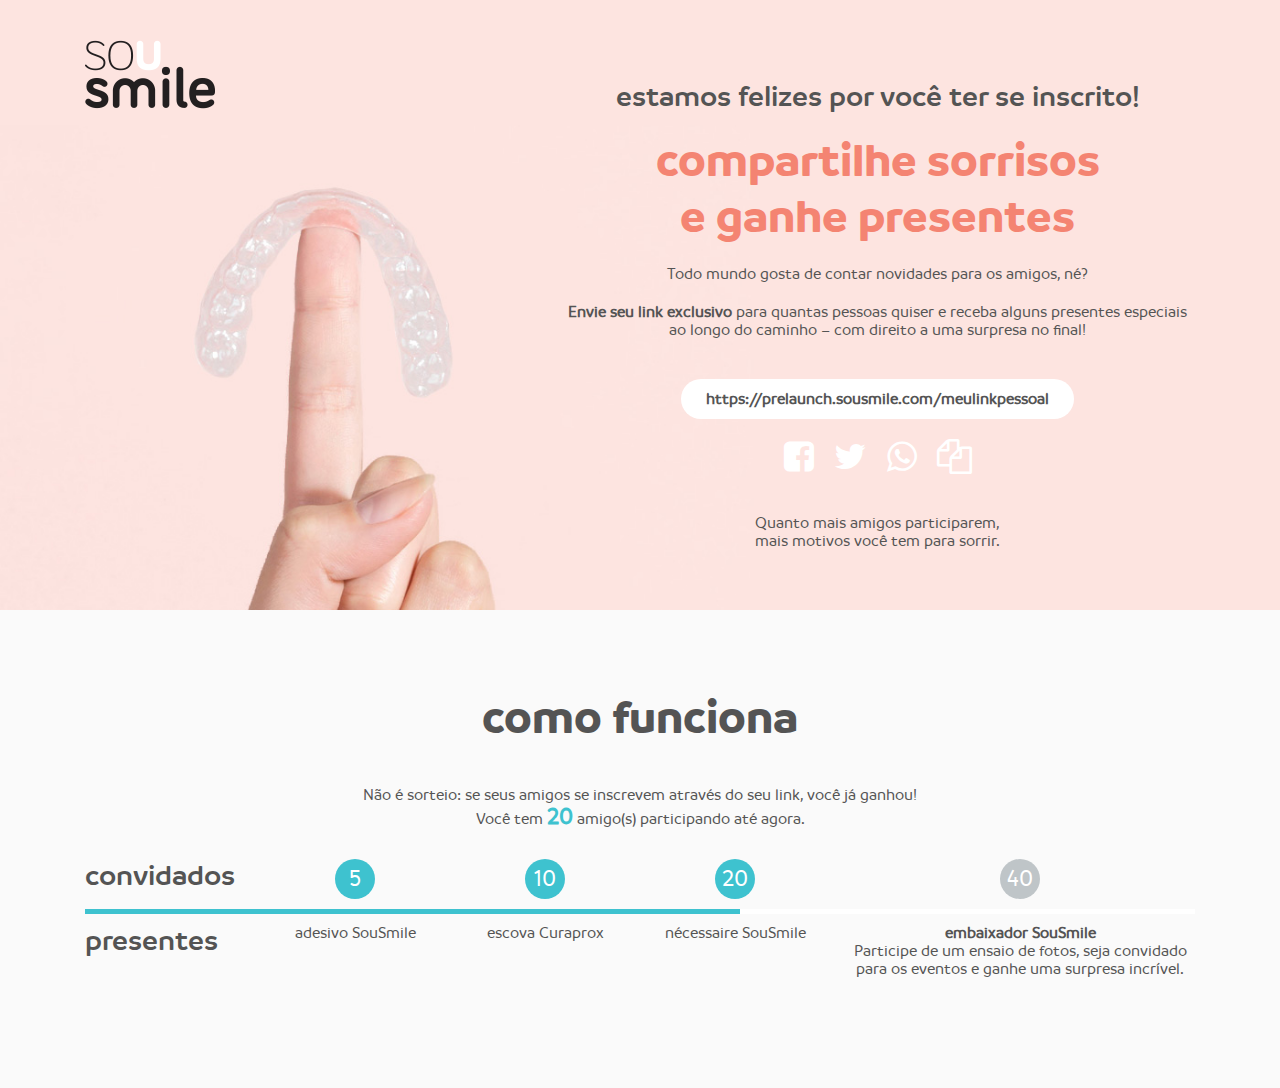
==== HTML-PL/interna.html @ eb303ac0 "Add files via upload" ====
<!DOCTYPE html>
<html lang="en">
<head>
    <meta charset="UTF-8">
    <meta name="viewport" content="width=device-width, initial-scale=1.0">
    <meta http-equiv="X-UA-Compatible" content="ie=edge">
		<title>Sou Smile</title>
		
		<link rel="stylesheet" href="css/bootstrap.min.css">
		<link rel="stylesheet" href="css/font-awesome.min.css">
		<link rel="stylesheet" href="css/styles.css">
</head>
<body>

	<div id="pl">

		<div class="feature-pl int">

            <div class="container">
                <div class="box-content-feature">
                    <div class="row">
                        <div class="col-sm-5">
                            <img src="./images/sou-smile-logo.png" alt="Sou Smile" title="Sou Smile" class="logo">
                        </div>
                        <div class="col-sm-7 ptop-80 text-center">
                            <h3 class="mbottom-20">estamos felizes por você ter se inscrito!</h3>
                            <h1 class="mbottom-20">compartilhe sorrisos <br> e ganhe presentes</h1>
                            <p>Todo mundo gosta de contar novidades para os amigos, né?</p>
                            <p class="mbottom-40"><strong>Envie seu link exclusivo</strong> para quantas pessoas quiser e receba alguns presentes especiais ao longo do caminho – com direito a uma surpresa no final!</p>
                            <div class="box-link mtop-20">
                                https://prelaunch.sousmile.com/meulinkpessoal
                            </div>
                            <ul class="social-box">
                                <li><a href="" class="fa fa-facebook-square"></a></li>
                                <li><a href="" class="fa fa-twitter"></a></li>
                                <li><a href="" class="fa fa-whatsapp"></a></li>
                                <li><a href="" class="fa fa-copy"></a></li>
                            </ul>
                            <p>Quanto mais amigos participarem, <br> mais motivos você tem para sorrir.</p>
                        </div>
                    </div>
                </div> 
            </div>
        </div>
		
		<section class="how-it-works">
			<div class="container text-center">
                <h2>como funciona</h2>
                <p>Não é sorteio: se seus amigos se inscrevem através do seu link, você já ganhou!</p>
                <p>Você tem <span class="num-friends">20</span> amigo(s) participando até agora.</p>

                <div class="box-earn">
                    <div class="row">
                        <div class="col-xs-12 col-sm-2 text-left"><h3>convidados</h3></div>
                        <div class="col-xs-3 col-sm-2"><i class="active">5</i></div>
                        <div class="col-xs-3 col-sm-2"><i class="active">10</i></div>
                        <div class="col-xs-3 col-sm-2"><i class="active">20</i></div>
                        <div class="col-xs-3 col-sm-4"><i>40</i></div>
                        <div class="col-xs-12">
                            <div class="progress">
                                <span class="bar" style="width: 59%;"></span>
                            </div>
                        </div>
                        <div class="col-sm-2 hidden-xs text-left"><h3>presentes</h3></div>
                        <div class="col-sm-2 hidden-xs">adesivo SouSmile</div>
                        <div class="col-sm-2 hidden-xs">escova Curaprox</div>
                        <div class="col-sm-2 hidden-xs">nécessaire SouSmile</div>
                        <div class="col-sm-4 hidden-xs">
                            <strong>embaixador SouSmile</strong> <br>
                            Participe de um ensaio de fotos, seja convidado para os eventos e ganhe uma surpresa incrível.
                        </div>
                    </div>
                </div>


            </div>
		</section>

	</div>


</body>
</html>
---- HTML-PL/css/styles.css ----
@font-face{font-family:'brandingblack';src:url("../fonts/branding-black-webfont.woff2") format("woff2"),url("../fonts/branding-black-webfont.woff") format("woff");font-weight:normal;font-style:normal}@font-face{font-family:'brandingbold';src:url("../fonts/branding-bold-webfont.woff2") format("woff2"),url("../fonts/branding-bold-webfont.woff") format("woff");font-weight:normal;font-style:normal}@font-face{font-family:'brandinglight';src:url("../fonts/branding-light-webfont.woff2") format("woff2"),url("../fonts/branding-light-webfont.woff") format("woff");font-weight:normal;font-style:normal}@font-face{font-family:'brandingmedium';src:url("../fonts/branding-medium-webfont.woff2") format("woff2"),url("../fonts/branding-medium-webfont.woff") format("woff");font-weight:normal;font-style:normal}@font-face{font-family:'brandingsemibold';src:url("../fonts/branding-semibold-webfont.woff2") format("woff2"),url("../fonts/branding-semibold-webfont.woff") format("woff");font-weight:normal;font-style:normal}@font-face{font-family:'brandingsemilight';src:url("../fonts/branding-semilight-webfont.woff2") format("woff2"),url("../fonts/branding-semilight-webfont.woff") format("woff");font-weight:normal;font-style:normal}@font-face{font-family:'brandingthin';src:url("../fonts/branding-thin-webfont.woff2") format("woff2"),url("../fonts/branding-thin-webfont.woff") format("woff");font-weight:normal;font-style:normal}.row.space5{margin-left:-5px;margin-right:-5px}.row.space5 .col-lg-1,.row.space5 .col-lg-10,.row.space5 .col-lg-11,.row.space5 .col-lg-12,.row.space5 .col-lg-2,.row.space5 .col-lg-3,.row.space5 .col-lg-4,.row.space5 .col-lg-5,.row.space5 .col-lg-6,.row.space5 .col-lg-7,.row.space5 .col-lg-8,.row.space5 .col-lg-9,.row.space5 .col-md-1,.row.space5 .col-md-10,.row.space5 .col-md-11,.row.space5 .col-md-12,.row.space5 .col-md-2,.row.space5 .col-md-3,.row.space5 .col-md-4,.row.space5 .col-md-5,.row.space5 .col-md-6,.row.space5 .col-md-7,.row.space5 .col-md-8,.row.space5 .col-md-9,.row.space5 .col-sm-1,.row.space5 .col-sm-10,.row.space5 .col-sm-11,.row.space5 .col-sm-12,.row.space5 .col-sm-2,.row.space5 .col-sm-3,.row.space5 .col-sm-4,.row.space5 .col-sm-5,.row.space5 .col-sm-6,.row.space5 .col-sm-7,.row.space5 .col-sm-8,.row.space5 .col-sm-9,.row.space5 .col-xs-1,.row.space5 .col-xs-10,.row.space5 .col-xs-11,.row.space5 .col-xs-12,.row.space5 .col-xs-2,.row.space5 .col-xs-3,.row.space5 .col-xs-4,.row.space5 .col-xs-5,.row.space5 .col-xs-6,.row.space5 .col-xs-7,.row.space5 .col-xs-8,.row.space5 .col-xs-9{padding-left:5px;padding-right:5px}.row.space2{margin-left:-2px;margin-right:-2px}.row.space2 .col-lg-1,.row.space2 .col-lg-10,.row.space2 .col-lg-11,.row.space2 .col-lg-12,.row.space2 .col-lg-2,.row.space2 .col-lg-3,.row.space2 .col-lg-4,.row.space2 .col-lg-5,.row.space2 .col-lg-6,.row.space2 .col-lg-7,.row.space2 .col-lg-8,.row.space2 .col-lg-9,.row.space2 .col-md-1,.row.space2 .col-md-10,.row.space2 .col-md-11,.row.space2 .col-md-12,.row.space2 .col-md-2,.row.space2 .col-md-3,.row.space2 .col-md-4,.row.space2 .col-md-5,.row.space2 .col-md-6,.row.space2 .col-md-7,.row.space2 .col-md-8,.row.space2 .col-md-9,.row.space2 .col-sm-1,.row.space2 .col-sm-10,.row.space2 .col-sm-11,.row.space2 .col-sm-12,.row.space2 .col-sm-2,.row.space2 .col-sm-3,.row.space2 .col-sm-4,.row.space2 .col-sm-5,.row.space2 .col-sm-6,.row.space2 .col-sm-7,.row.space2 .col-sm-8,.row.space2 .col-sm-9,.row.space2 .col-xs-1,.row.space2 .col-xs-10,.row.space2 .col-xs-11,.row.space2 .col-xs-12,.row.space2 .col-xs-2,.row.space2 .col-xs-3,.row.space2 .col-xs-4,.row.space2 .col-xs-5,.row.space2 .col-xs-6,.row.space2 .col-xs-7,.row.space2 .col-xs-8,.row.space2 .col-xs-9{padding-left:2px;padding-right:2px}.btn{display:inline-block;text-align:center;vertical-align:middle;user-select:none;border:2px solid transparent;padding:5px 20px !important;border-radius:25px;-webkit-border-radius:25px;-moz-border-radius:25px;font-size:24px !important;font-family:"brandingmedium" !important;transition:all .2s ease-in-out}.btn.btn-red{background-color:#f48472;color:#fff}.btn.btn-red:hover{color:#f48472;border-color:#ea7a68}.btn.btn-blue{background-color:#3ec2cf;color:#fff}.btn.btn-blue:hover{color:#3ec2cf;border-color:#3ec2cf}.btn.btn-lg{padding:13px 25px 15px 25px !important;font-size:24px !important}.btn.btn-sm{padding:2px 10px 5px 10px !important;font-size:16px !important}.btn.btn-full{width:100%;padding:3px 10% 5px 10% !important}.btn.btn-social{border-width:.5px;border-style:solid;background-color:#fff;font-size:14px !important;font-weight:normal;position:relative;padding:12px 10px 12px 30px  !important;text-transform:uppercase}.btn.btn-social.btn-facebook{border-color:#105098;color:#105098}.btn.btn-social.btn-google{border-color:#fd4738;color:#fd4738}.btn.btn-social i{position:absolute;width:30px;top:0;left:10px;padding:11.5px 0;font-size:18px}.btn:hover{transition:all .2s ease-in-out;cursor:pointer;text-decoration:none;background-color:#fff}.btn:focus,.btn:active,.btn:visited{outline:none}.no-mar{margin:auto !important}.mtop-5{margin-top:5px !important}.mtop-10{margin-top:10px !important}.mtop-15{margin-top:15px !important}.mtop-20{margin-top:20px !important}.mtop-30{margin-top:30px !important}.mtop-40{margin-top:40px !important}.mtop-50{margin-top:50px !important}.mtop-60{margin-top:60px !important}.mtop-80{margin-top:80px !important}.mbottom-5{margin-bottom:5px !important}.mbottom-10{margin-bottom:10px !important}.mbottom-15{margin-bottom:15px !important}.mbottom-20{margin-bottom:20px !important}.mbottom-30{margin-bottom:30px !important}.mbottom-40{margin-bottom:40px !important}.mbottom-50{margin-bottom:50px !important}.mbottom-60{margin-bottom:60px !important}.mbottom-80{margin-bottom:80px !important}.no-pad{padding:0 !important}.ptop-5{padding-top:5px !important}.ptop-10{padding-top:10px !important}.ptop-15{padding-top:15px !important}.ptop-30{padding-top:30px !important}.ptop-40{padding-top:40px !important}.ptop-60{padding-top:60px !important}.ptop-80{padding-top:80px !important}.pbottom-5{padding-bottom:5px !important}.pbottom-10{padding-bottom:10px !important}.pbottom-15{padding-bottom:15px !important}.pbottom-30{padding-bottom:30px !important}.pbottom-40{padding-bottom:40px !important}.pbottom-60{padding-bottom:60px !important}.pbottom-80{padding-bottom:80px !important}@media (max-width: 768px){.mtop-xs-5{margin-top:5px !important}.mtop-xs-10{margin-top:10px !important}.mtop-xs-15{margin-top:15px !important}.mtop-xs-30{margin-top:30px !important}.mtop-xs-60{margin-top:60px !important}.mbottom-xs-5{margin-bottom:5px !important}.mbottom-xs-10{margin-bottom:10px !important}.mbottom-xs-15{margin-bottom:15px !important}.mbottom-xs-30{margin-bottom:30px !important}.mbottom-xs-60{margin-bottom:60px !important}.ptop-xs-5{padding-top:5px !important}.ptop-xs-10{padding-top:10px !important}.ptop-xs-15{padding-top:15px !important}.ptop-xs-30{padding-top:30px !important}.ptop-xs-60{padding-top:60px !important}.pbottom-xs-5{padding-bottom:5px !important}.pbottom-xs-10{padding-bottom:10px !important}.pbottom-xs-15{padding-bottom:15px !important}.pbottom-xs-30{padding-bottom:30px !important}.pbottom-xs-60{padding-bottom:60px !important}}.form label{display:inline-block;width:100%;margin-bottom:10px}.form label span{display:none}.form label .error-msg-form{text-align:left}.form label .error-msg-form span{display:inline;font-size:12px;color:#db4437;padding:3px 15px}.form label input,.form label select,.form label textarea{width:100%;border:transparent 1px solid;border-radius:25px;-webkit-border-radius:25px;-moz-border-radius:25px;padding:11.5px 15px}.form label input:focus,.form label input:active,.form label select:focus,.form label select:active,.form label textarea:focus,.form label textarea:active{border-color:#ccc;outline:none}.form label input.error-input,.form label select.error-input,.form label textarea.error-input{border-color:#ff9e91}.form label.bg-gray input,.form label.bg-gray select,.form label.bg-gray textarea{background-color:#f5f5f5}body,html{margin:0;padding:0;box-sizing:border-box;font-family:"brandingmedium";color:#545454}*{margin:0;padding:0}h5,h6{font-family:"brandingsemibold"}h1,h2{font-family:"brandingbold";font-size:48px;margin-bottom:40px}h3,h4{font-family:"brandingsemibold";font-size:30px;margin-bottom:40px}h5{font-size:24px}ul{list-style:none;padding:0;margin:0}a{text-decoration:none;color:inherit}a:hover{text-decoration:underline;color:inherit}a.link{color:#2dccd2 !important}section{padding:80px 0;z-index:0}.text-center{text-align:center !important}.text-left{text-align:left !important}.text-right{text-align:right !important}body,html{background-color:#fafafa}#pl .feature-pl{width:100%;height:610px;background-color:#ffa59a;background-image:url(../images/bg-feature-sou-smile-pl.jpg);background-repeat:no-repeat;background-position:bottom center;background-size:contain}#pl .feature-pl .box-content-feature{width:55%}#pl .feature-pl .box-content-feature .logo{margin-top:40px;margin-bottom:40px}#pl .feature-pl .box-content-feature h1{margin-bottom:40px;font-size:48px;color:#fff}#pl .feature-pl .box-content-feature p{margin-bottom:40px;font-size:30px}#pl .feature-pl .box-content-feature p span{color:#fff}#pl .feature-pl.int{background-color:#fde4e0;background-image:url(../images/bg-feature-sou-smile-pl-int.jpg)}#pl .feature-pl.int .box-content-feature{width:100%}#pl .feature-pl.int .box-content-feature h1{color:#f48472}#pl .feature-pl.int .box-content-feature p{font-size:16px;margin-bottom:20px}#pl .feature-pl.int .box-content-feature .box-link{margin:auto;padding:11px 25px;background-color:#fff;border-radius:20px;-webkit-border-radius:20px;-moz-border-radius:20px;font-weight:bold;display:table}#pl .feature-pl.int .box-content-feature .social-box{display:table;margin:20px auto 40px auto}#pl .feature-pl.int .box-content-feature .social-box li{display:inline-block;color:#fff;font-size:35px}#pl .feature-pl.int .box-content-feature .social-box li a{display:block;padding:0 10px}#pl .feature-pl.int .box-content-feature .social-box li a:hover{text-decoration:none;color:#ffa59a}#pl .box-e-mail h3{font-size:30px;margin-top:auto}#pl .box-flex{display:flex;align-items:center;height:100%;width:100%}#pl .box-flex .vertical-center-flex{margin:auto !important}#pl .how-it-works .num-friends{color:#3ec2cf;font-size:24px;font-weight:bold}#pl .how-it-works .box-earn{margin:30px auto}#pl .how-it-works .box-earn h3{margin-bottom:auto}#pl .how-it-works .box-earn i{display:block;width:40px;height:40px;border-radius:50%;-webkit-border-radius:50%;-moz-border-radius:50%;background-color:#bfc5c8;color:#fff;font-size:24px;line-height:40px;font-style:normal;margin:auto}#pl .how-it-works .box-earn i.active{background-color:#3ec2cf}#pl .how-it-works .box-earn .progress{height:5px;width:100%;background-color:#fff;flex-wrap:wrap;margin:10px auto;position:relative}#pl .how-it-works .box-earn .progress .bar{position:absolute;left:0;top:0;height:100%;width:30%;background-color:#3ec2cf}@media (max-width: 768px){#pl .feature-pl{height:auto;background-image:none;text-align:center;padding-bottom:20px}#pl .feature-pl .box-content-feature{width:100%}#pl .feature-pl .box-content-feature h1{font-size:32px}#pl .feature-pl .box-content-feature p{margin-bottom:20px}#pl .feature-pl.int{background-image:none}#pl .feature-pl.int .box-content-feature p{font-size:16px;margin-bottom:20px}#pl .feature-pl.int .box-content-feature .box-link{margin:auto;padding:11px 25px;background-color:#fff;border-radius:20px;-webkit-border-radius:20px;-moz-border-radius:20px;font-weight:bold;display:table}#pl .feature-pl.int .box-content-feature .social-box{display:table;margin:20px auto 40px auto}#pl .feature-pl.int .box-content-feature .social-box li{display:inline-block;color:#fff;font-size:35px}#pl .feature-pl.int .box-content-feature .social-box li a{display:block;padding:0 10px}#pl .feature-pl.int .box-content-feature .social-box li a:hover{text-decoration:none;color:#ffa59a}}
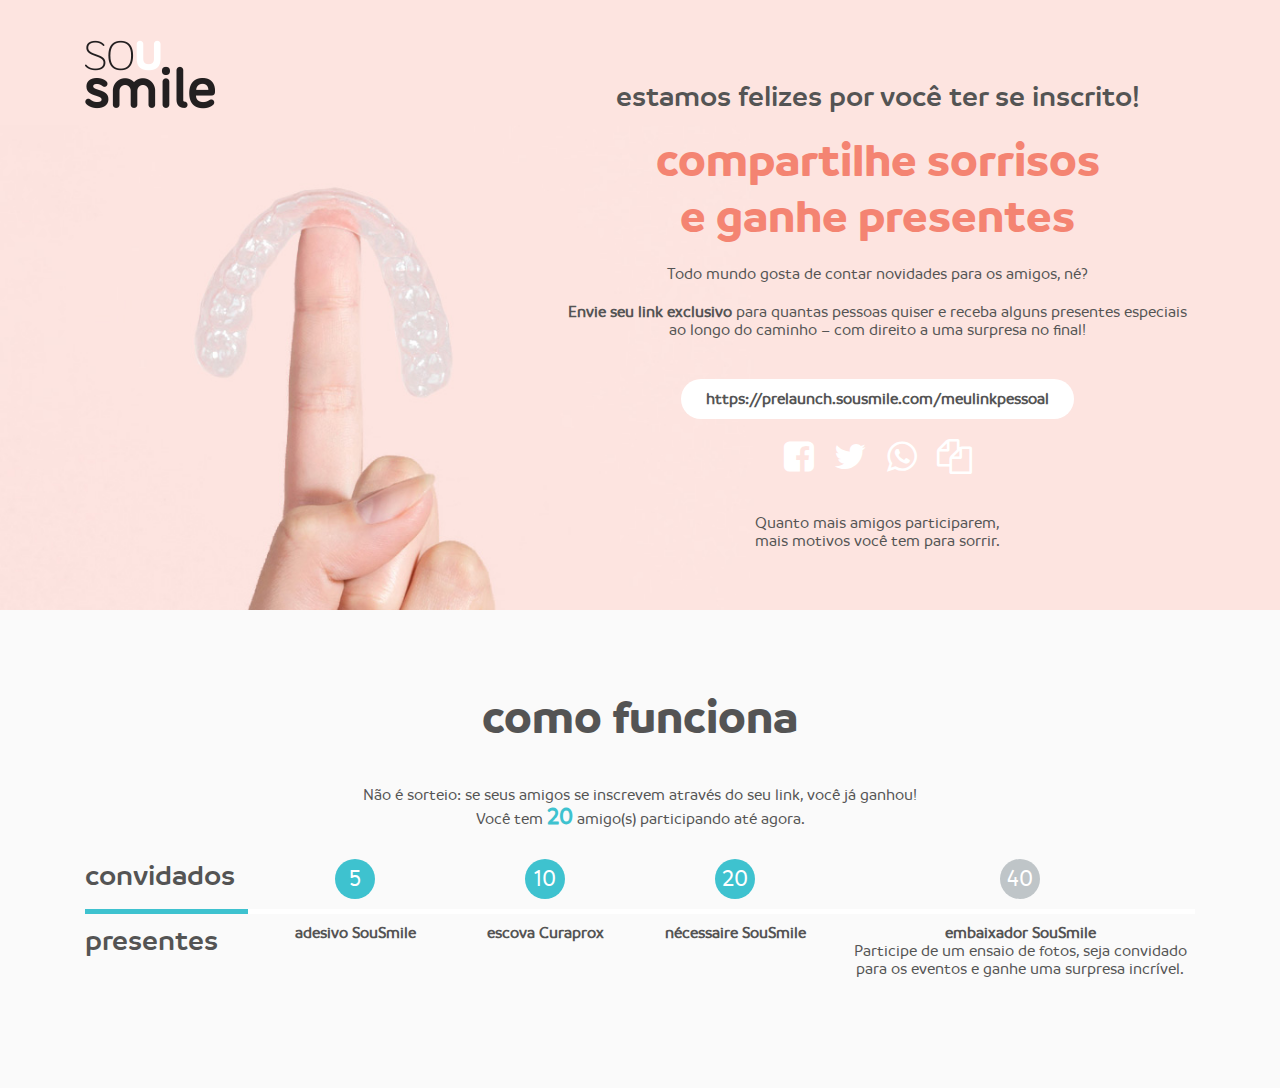
==== commit d44fb9fe: "Add files via upload" ====
--- a/HTML-PL/interna.html
+++ b/HTML-PL/interna.html
@@ -2,7 +2,7 @@
 <html lang="en">
 <head>
     <meta charset="UTF-8">
-    <meta name="viewport" content="width=device-width, initial-scale=1.0">
+    <meta name="viewport" content="width=device-width, initial-scale=1.0, maximum-scale=1.0, user-scalable=no" />
     <meta http-equiv="X-UA-Compatible" content="ie=edge">
 		<title>Sou Smile</title>
 		
@@ -27,7 +27,7 @@
                             <h1 class="mbottom-20">compartilhe sorrisos <br> e ganhe presentes</h1>
                             <p>Todo mundo gosta de contar novidades para os amigos, né?</p>
                             <p class="mbottom-40"><strong>Envie seu link exclusivo</strong> para quantas pessoas quiser e receba alguns presentes especiais ao longo do caminho – com direito a uma surpresa no final!</p>
-                            <div class="box-link mtop-20">
+                            <div class="box-link">
                                 https://prelaunch.sousmile.com/meulinkpessoal
                             </div>
                             <ul class="social-box">
@@ -52,20 +52,25 @@
                 <div class="box-earn">
                     <div class="row">
                         <div class="col-xs-12 col-sm-2 text-left"><h3>convidados</h3></div>
-                        <div class="col-xs-3 col-sm-2"><i class="active">5</i></div>
-                        <div class="col-xs-3 col-sm-2"><i class="active">10</i></div>
-                        <div class="col-xs-3 col-sm-2"><i class="active">20</i></div>
-                        <div class="col-xs-3 col-sm-4"><i>40</i></div>
-                        <div class="col-xs-12">
+                        <div class="col-xs-12 visible-xs">
                             <div class="progress">
-                                <span class="bar" style="width: 59%;"></span>
+                                <span class="bar" style="width: 14.7%;"></span>
                             </div>
                         </div>
-                        <div class="col-sm-2 hidden-xs text-left"><h3>presentes</h3></div>
-                        <div class="col-sm-2 hidden-xs">adesivo SouSmile</div>
-                        <div class="col-sm-2 hidden-xs">escova Curaprox</div>
-                        <div class="col-sm-2 hidden-xs">nécessaire SouSmile</div>
-                        <div class="col-sm-4 hidden-xs">
+                        <div class="col-xs-3 col-sm-2"><i target-earn="earn1" class="active">5</i></div>
+                        <div class="col-xs-3 col-sm-2"><i target-earn="earn2" class="active">10</i></div>
+                        <div class="col-xs-3 col-sm-2"><i target-earn="earn3" class="active">20</i></div>
+                        <div class="col-xs-3 col-sm-4"><i target-earn="earn4" class="">40</i></div>
+                        <div class="col-xs-12 hidden-xs">
+                            <div class="progress">
+                                <span class="bar" style="width: 14.7%;"></span>
+                            </div>
+                        </div>
+                        <div class="col-xs-2 hidden-xs text-left"><h3>presentes</h3></div>
+                        <div id="earn1" class="col-sm-2 hidden-xs"><strong>adesivo SouSmile</strong></div>
+                        <div id="earn2" class="col-sm-2 hidden-xs"><strong>escova Curaprox</strong></div>
+                        <div id="earn3" class="col-sm-2 hidden-xs"><strong>nécessaire SouSmile</strong></div>
+                        <div id="earn4" class="col-sm-4 hidden-xs">
                             <strong>embaixador SouSmile</strong> <br>
                             Participe de um ensaio de fotos, seja convidado para os eventos e ganhe uma surpresa incrível.
                         </div>
@@ -76,7 +81,10 @@
             </div>
 		</section>
 
-	</div>
+    </div>
+    
+    <script src="js/jquery-3.3.1.min.js"></script>
+    <script src="js/scripts.js"></script>
 
 
 </body>
--- a/HTML-PL/css/styles.css
+++ b/HTML-PL/css/styles.css
@@ -1 +1 @@
-@font-face{font-family:'brandingblack';src:url("../fonts/branding-black-webfont.woff2") format("woff2"),url("../fonts/branding-black-webfont.woff") format("woff");font-weight:normal;font-style:normal}@font-face{font-family:'brandingbold';src:url("../fonts/branding-bold-webfont.woff2") format("woff2"),url("../fonts/branding-bold-webfont.woff") format("woff");font-weight:normal;font-style:normal}@font-face{font-family:'brandinglight';src:url("../fonts/branding-light-webfont.woff2") format("woff2"),url("../fonts/branding-light-webfont.woff") format("woff");font-weight:normal;font-style:normal}@font-face{font-family:'brandingmedium';src:url("../fonts/branding-medium-webfont.woff2") format("woff2"),url("../fonts/branding-medium-webfont.woff") format("woff");font-weight:normal;font-style:normal}@font-face{font-family:'brandingsemibold';src:url("../fonts/branding-semibold-webfont.woff2") format("woff2"),url("../fonts/branding-semibold-webfont.woff") format("woff");font-weight:normal;font-style:normal}@font-face{font-family:'brandingsemilight';src:url("../fonts/branding-semilight-webfont.woff2") format("woff2"),url("../fonts/branding-semilight-webfont.woff") format("woff");font-weight:normal;font-style:normal}@font-face{font-family:'brandingthin';src:url("../fonts/branding-thin-webfont.woff2") format("woff2"),url("../fonts/branding-thin-webfont.woff") format("woff");font-weight:normal;font-style:normal}.row.space5{margin-left:-5px;margin-right:-5px}.row.space5 .col-lg-1,.row.space5 .col-lg-10,.row.space5 .col-lg-11,.row.space5 .col-lg-12,.row.space5 .col-lg-2,.row.space5 .col-lg-3,.row.space5 .col-lg-4,.row.space5 .col-lg-5,.row.space5 .col-lg-6,.row.space5 .col-lg-7,.row.space5 .col-lg-8,.row.space5 .col-lg-9,.row.space5 .col-md-1,.row.space5 .col-md-10,.row.space5 .col-md-11,.row.space5 .col-md-12,.row.space5 .col-md-2,.row.space5 .col-md-3,.row.space5 .col-md-4,.row.space5 .col-md-5,.row.space5 .col-md-6,.row.space5 .col-md-7,.row.space5 .col-md-8,.row.space5 .col-md-9,.row.space5 .col-sm-1,.row.space5 .col-sm-10,.row.space5 .col-sm-11,.row.space5 .col-sm-12,.row.space5 .col-sm-2,.row.space5 .col-sm-3,.row.space5 .col-sm-4,.row.space5 .col-sm-5,.row.space5 .col-sm-6,.row.space5 .col-sm-7,.row.space5 .col-sm-8,.row.space5 .col-sm-9,.row.space5 .col-xs-1,.row.space5 .col-xs-10,.row.space5 .col-xs-11,.row.space5 .col-xs-12,.row.space5 .col-xs-2,.row.space5 .col-xs-3,.row.space5 .col-xs-4,.row.space5 .col-xs-5,.row.space5 .col-xs-6,.row.space5 .col-xs-7,.row.space5 .col-xs-8,.row.space5 .col-xs-9{padding-left:5px;padding-right:5px}.row.space2{margin-left:-2px;margin-right:-2px}.row.space2 .col-lg-1,.row.space2 .col-lg-10,.row.space2 .col-lg-11,.row.space2 .col-lg-12,.row.space2 .col-lg-2,.row.space2 .col-lg-3,.row.space2 .col-lg-4,.row.space2 .col-lg-5,.row.space2 .col-lg-6,.row.space2 .col-lg-7,.row.space2 .col-lg-8,.row.space2 .col-lg-9,.row.space2 .col-md-1,.row.space2 .col-md-10,.row.space2 .col-md-11,.row.space2 .col-md-12,.row.space2 .col-md-2,.row.space2 .col-md-3,.row.space2 .col-md-4,.row.space2 .col-md-5,.row.space2 .col-md-6,.row.space2 .col-md-7,.row.space2 .col-md-8,.row.space2 .col-md-9,.row.space2 .col-sm-1,.row.space2 .col-sm-10,.row.space2 .col-sm-11,.row.space2 .col-sm-12,.row.space2 .col-sm-2,.row.space2 .col-sm-3,.row.space2 .col-sm-4,.row.space2 .col-sm-5,.row.space2 .col-sm-6,.row.space2 .col-sm-7,.row.space2 .col-sm-8,.row.space2 .col-sm-9,.row.space2 .col-xs-1,.row.space2 .col-xs-10,.row.space2 .col-xs-11,.row.space2 .col-xs-12,.row.space2 .col-xs-2,.row.space2 .col-xs-3,.row.space2 .col-xs-4,.row.space2 .col-xs-5,.row.space2 .col-xs-6,.row.space2 .col-xs-7,.row.space2 .col-xs-8,.row.space2 .col-xs-9{padding-left:2px;padding-right:2px}.btn{display:inline-block;text-align:center;vertical-align:middle;user-select:none;border:2px solid transparent;padding:5px 20px !important;border-radius:25px;-webkit-border-radius:25px;-moz-border-radius:25px;font-size:24px !important;font-family:"brandingmedium" !important;transition:all .2s ease-in-out}.btn.btn-red{background-color:#f48472;color:#fff}.btn.btn-red:hover{color:#f48472;border-color:#ea7a68}.btn.btn-blue{background-color:#3ec2cf;color:#fff}.btn.btn-blue:hover{color:#3ec2cf;border-color:#3ec2cf}.btn.btn-lg{padding:13px 25px 15px 25px !important;font-size:24px !important}.btn.btn-sm{padding:2px 10px 5px 10px !important;font-size:16px !important}.btn.btn-full{width:100%;padding:3px 10% 5px 10% !important}.btn.btn-social{border-width:.5px;border-style:solid;background-color:#fff;font-size:14px !important;font-weight:normal;position:relative;padding:12px 10px 12px 30px  !important;text-transform:uppercase}.btn.btn-social.btn-facebook{border-color:#105098;color:#105098}.btn.btn-social.btn-google{border-color:#fd4738;color:#fd4738}.btn.btn-social i{position:absolute;width:30px;top:0;left:10px;padding:11.5px 0;font-size:18px}.btn:hover{transition:all .2s ease-in-out;cursor:pointer;text-decoration:none;background-color:#fff}.btn:focus,.btn:active,.btn:visited{outline:none}.no-mar{margin:auto !important}.mtop-5{margin-top:5px !important}.mtop-10{margin-top:10px !important}.mtop-15{margin-top:15px !important}.mtop-20{margin-top:20px !important}.mtop-30{margin-top:30px !important}.mtop-40{margin-top:40px !important}.mtop-50{margin-top:50px !important}.mtop-60{margin-top:60px !important}.mtop-80{margin-top:80px !important}.mbottom-5{margin-bottom:5px !important}.mbottom-10{margin-bottom:10px !important}.mbottom-15{margin-bottom:15px !important}.mbottom-20{margin-bottom:20px !important}.mbottom-30{margin-bottom:30px !important}.mbottom-40{margin-bottom:40px !important}.mbottom-50{margin-bottom:50px !important}.mbottom-60{margin-bottom:60px !important}.mbottom-80{margin-bottom:80px !important}.no-pad{padding:0 !important}.ptop-5{padding-top:5px !important}.ptop-10{padding-top:10px !important}.ptop-15{padding-top:15px !important}.ptop-30{padding-top:30px !important}.ptop-40{padding-top:40px !important}.ptop-60{padding-top:60px !important}.ptop-80{padding-top:80px !important}.pbottom-5{padding-bottom:5px !important}.pbottom-10{padding-bottom:10px !important}.pbottom-15{padding-bottom:15px !important}.pbottom-30{padding-bottom:30px !important}.pbottom-40{padding-bottom:40px !important}.pbottom-60{padding-bottom:60px !important}.pbottom-80{padding-bottom:80px !important}@media (max-width: 768px){.mtop-xs-5{margin-top:5px !important}.mtop-xs-10{margin-top:10px !important}.mtop-xs-15{margin-top:15px !important}.mtop-xs-30{margin-top:30px !important}.mtop-xs-60{margin-top:60px !important}.mbottom-xs-5{margin-bottom:5px !important}.mbottom-xs-10{margin-bottom:10px !important}.mbottom-xs-15{margin-bottom:15px !important}.mbottom-xs-30{margin-bottom:30px !important}.mbottom-xs-60{margin-bottom:60px !important}.ptop-xs-5{padding-top:5px !important}.ptop-xs-10{padding-top:10px !important}.ptop-xs-15{padding-top:15px !important}.ptop-xs-30{padding-top:30px !important}.ptop-xs-60{padding-top:60px !important}.pbottom-xs-5{padding-bottom:5px !important}.pbottom-xs-10{padding-bottom:10px !important}.pbottom-xs-15{padding-bottom:15px !important}.pbottom-xs-30{padding-bottom:30px !important}.pbottom-xs-60{padding-bottom:60px !important}}.form label{display:inline-block;width:100%;margin-bottom:10px}.form label span{display:none}.form label .error-msg-form{text-align:left}.form label .error-msg-form span{display:inline;font-size:12px;color:#db4437;padding:3px 15px}.form label input,.form label select,.form label textarea{width:100%;border:transparent 1px solid;border-radius:25px;-webkit-border-radius:25px;-moz-border-radius:25px;padding:11.5px 15px}.form label input:focus,.form label input:active,.form label select:focus,.form label select:active,.form label textarea:focus,.form label textarea:active{border-color:#ccc;outline:none}.form label input.error-input,.form label select.error-input,.form label textarea.error-input{border-color:#ff9e91}.form label.bg-gray input,.form label.bg-gray select,.form label.bg-gray textarea{background-color:#f5f5f5}body,html{margin:0;padding:0;box-sizing:border-box;font-family:"brandingmedium";color:#545454}*{margin:0;padding:0}h5,h6{font-family:"brandingsemibold"}h1,h2{font-family:"brandingbold";font-size:48px;margin-bottom:40px}h3,h4{font-family:"brandingsemibold";font-size:30px;margin-bottom:40px}h5{font-size:24px}ul{list-style:none;padding:0;margin:0}a{text-decoration:none;color:inherit}a:hover{text-decoration:underline;color:inherit}a.link{color:#2dccd2 !important}section{padding:80px 0;z-index:0}.text-center{text-align:center !important}.text-left{text-align:left !important}.text-right{text-align:right !important}body,html{background-color:#fafafa}#pl .feature-pl{width:100%;height:610px;background-color:#ffa59a;background-image:url(../images/bg-feature-sou-smile-pl.jpg);background-repeat:no-repeat;background-position:bottom center;background-size:contain}#pl .feature-pl .box-content-feature{width:55%}#pl .feature-pl .box-content-feature .logo{margin-top:40px;margin-bottom:40px}#pl .feature-pl .box-content-feature h1{margin-bottom:40px;font-size:48px;color:#fff}#pl .feature-pl .box-content-feature p{margin-bottom:40px;font-size:30px}#pl .feature-pl .box-content-feature p span{color:#fff}#pl .feature-pl.int{background-color:#fde4e0;background-image:url(../images/bg-feature-sou-smile-pl-int.jpg)}#pl .feature-pl.int .box-content-feature{width:100%}#pl .feature-pl.int .box-content-feature h1{color:#f48472}#pl .feature-pl.int .box-content-feature p{font-size:16px;margin-bottom:20px}#pl .feature-pl.int .box-content-feature .box-link{margin:auto;padding:11px 25px;background-color:#fff;border-radius:20px;-webkit-border-radius:20px;-moz-border-radius:20px;font-weight:bold;display:table}#pl .feature-pl.int .box-content-feature .social-box{display:table;margin:20px auto 40px auto}#pl .feature-pl.int .box-content-feature .social-box li{display:inline-block;color:#fff;font-size:35px}#pl .feature-pl.int .box-content-feature .social-box li a{display:block;padding:0 10px}#pl .feature-pl.int .box-content-feature .social-box li a:hover{text-decoration:none;color:#ffa59a}#pl .box-e-mail h3{font-size:30px;margin-top:auto}#pl .box-flex{display:flex;align-items:center;height:100%;width:100%}#pl .box-flex .vertical-center-flex{margin:auto !important}#pl .how-it-works .num-friends{color:#3ec2cf;font-size:24px;font-weight:bold}#pl .how-it-works .box-earn{margin:30px auto}#pl .how-it-works .box-earn h3{margin-bottom:auto}#pl .how-it-works .box-earn i{display:block;width:40px;height:40px;border-radius:50%;-webkit-border-radius:50%;-moz-border-radius:50%;background-color:#bfc5c8;color:#fff;font-size:24px;line-height:40px;font-style:normal;margin:auto}#pl .how-it-works .box-earn i.active{background-color:#3ec2cf}#pl .how-it-works .box-earn .progress{height:5px;width:100%;background-color:#fff;flex-wrap:wrap;margin:10px auto;position:relative}#pl .how-it-works .box-earn .progress .bar{position:absolute;left:0;top:0;height:100%;width:30%;background-color:#3ec2cf}@media (max-width: 768px){#pl .feature-pl{height:auto;background-image:none;text-align:center;padding-bottom:20px}#pl .feature-pl .box-content-feature{width:100%}#pl .feature-pl .box-content-feature h1{font-size:32px}#pl .feature-pl .box-content-feature p{margin-bottom:20px}#pl .feature-pl.int{background-image:none}#pl .feature-pl.int .box-content-feature p{font-size:16px;margin-bottom:20px}#pl .feature-pl.int .box-content-feature .box-link{margin:auto;padding:11px 25px;background-color:#fff;border-radius:20px;-webkit-border-radius:20px;-moz-border-radius:20px;font-weight:bold;display:table}#pl .feature-pl.int .box-content-feature .social-box{display:table;margin:20px auto 40px auto}#pl .feature-pl.int .box-content-feature .social-box li{display:inline-block;color:#fff;font-size:35px}#pl .feature-pl.int .box-content-feature .social-box li a{display:block;padding:0 10px}#pl .feature-pl.int .box-content-feature .social-box li a:hover{text-decoration:none;color:#ffa59a}}
+@font-face{font-family:'brandingblack';src:url("../fonts/branding-black-webfont.woff2") format("woff2"),url("../fonts/branding-black-webfont.woff") format("woff");font-weight:normal;font-style:normal}@font-face{font-family:'brandingbold';src:url("../fonts/branding-bold-webfont.woff2") format("woff2"),url("../fonts/branding-bold-webfont.woff") format("woff");font-weight:normal;font-style:normal}@font-face{font-family:'brandinglight';src:url("../fonts/branding-light-webfont.woff2") format("woff2"),url("../fonts/branding-light-webfont.woff") format("woff");font-weight:normal;font-style:normal}@font-face{font-family:'brandingmedium';src:url("../fonts/branding-medium-webfont.woff2") format("woff2"),url("../fonts/branding-medium-webfont.woff") format("woff");font-weight:normal;font-style:normal}@font-face{font-family:'brandingsemibold';src:url("../fonts/branding-semibold-webfont.woff2") format("woff2"),url("../fonts/branding-semibold-webfont.woff") format("woff");font-weight:normal;font-style:normal}@font-face{font-family:'brandingsemilight';src:url("../fonts/branding-semilight-webfont.woff2") format("woff2"),url("../fonts/branding-semilight-webfont.woff") format("woff");font-weight:normal;font-style:normal}@font-face{font-family:'brandingthin';src:url("../fonts/branding-thin-webfont.woff2") format("woff2"),url("../fonts/branding-thin-webfont.woff") format("woff");font-weight:normal;font-style:normal}.row.space5{margin-left:-5px;margin-right:-5px}.row.space5 .col-lg-1,.row.space5 .col-lg-10,.row.space5 .col-lg-11,.row.space5 .col-lg-12,.row.space5 .col-lg-2,.row.space5 .col-lg-3,.row.space5 .col-lg-4,.row.space5 .col-lg-5,.row.space5 .col-lg-6,.row.space5 .col-lg-7,.row.space5 .col-lg-8,.row.space5 .col-lg-9,.row.space5 .col-md-1,.row.space5 .col-md-10,.row.space5 .col-md-11,.row.space5 .col-md-12,.row.space5 .col-md-2,.row.space5 .col-md-3,.row.space5 .col-md-4,.row.space5 .col-md-5,.row.space5 .col-md-6,.row.space5 .col-md-7,.row.space5 .col-md-8,.row.space5 .col-md-9,.row.space5 .col-sm-1,.row.space5 .col-sm-10,.row.space5 .col-sm-11,.row.space5 .col-sm-12,.row.space5 .col-sm-2,.row.space5 .col-sm-3,.row.space5 .col-sm-4,.row.space5 .col-sm-5,.row.space5 .col-sm-6,.row.space5 .col-sm-7,.row.space5 .col-sm-8,.row.space5 .col-sm-9,.row.space5 .col-xs-1,.row.space5 .col-xs-10,.row.space5 .col-xs-11,.row.space5 .col-xs-12,.row.space5 .col-xs-2,.row.space5 .col-xs-3,.row.space5 .col-xs-4,.row.space5 .col-xs-5,.row.space5 .col-xs-6,.row.space5 .col-xs-7,.row.space5 .col-xs-8,.row.space5 .col-xs-9{padding-left:5px;padding-right:5px}.row.space2{margin-left:-2px;margin-right:-2px}.row.space2 .col-lg-1,.row.space2 .col-lg-10,.row.space2 .col-lg-11,.row.space2 .col-lg-12,.row.space2 .col-lg-2,.row.space2 .col-lg-3,.row.space2 .col-lg-4,.row.space2 .col-lg-5,.row.space2 .col-lg-6,.row.space2 .col-lg-7,.row.space2 .col-lg-8,.row.space2 .col-lg-9,.row.space2 .col-md-1,.row.space2 .col-md-10,.row.space2 .col-md-11,.row.space2 .col-md-12,.row.space2 .col-md-2,.row.space2 .col-md-3,.row.space2 .col-md-4,.row.space2 .col-md-5,.row.space2 .col-md-6,.row.space2 .col-md-7,.row.space2 .col-md-8,.row.space2 .col-md-9,.row.space2 .col-sm-1,.row.space2 .col-sm-10,.row.space2 .col-sm-11,.row.space2 .col-sm-12,.row.space2 .col-sm-2,.row.space2 .col-sm-3,.row.space2 .col-sm-4,.row.space2 .col-sm-5,.row.space2 .col-sm-6,.row.space2 .col-sm-7,.row.space2 .col-sm-8,.row.space2 .col-sm-9,.row.space2 .col-xs-1,.row.space2 .col-xs-10,.row.space2 .col-xs-11,.row.space2 .col-xs-12,.row.space2 .col-xs-2,.row.space2 .col-xs-3,.row.space2 .col-xs-4,.row.space2 .col-xs-5,.row.space2 .col-xs-6,.row.space2 .col-xs-7,.row.space2 .col-xs-8,.row.space2 .col-xs-9{padding-left:2px;padding-right:2px}.btn{display:inline-block;text-align:center;vertical-align:middle;user-select:none;border:2px solid transparent;padding:5px 20px !important;border-radius:25px;-webkit-border-radius:25px;-moz-border-radius:25px;font-size:24px !important;font-family:"brandingmedium" !important;transition:all .2s ease-in-out}.btn.btn-red{background-color:#f48472;color:#fff}.btn.btn-red:hover{color:#f48472;border-color:#ea7a68}.btn.btn-blue{background-color:#3ec2cf;color:#fff}.btn.btn-blue:hover{color:#3ec2cf;border-color:#3ec2cf}.btn.btn-lg{padding:13px 25px 15px 25px !important;font-size:24px !important}.btn.btn-sm{padding:2px 10px 5px 10px !important;font-size:16px !important}.btn.btn-full{width:100%;padding:3px 10% 5px 10% !important}.btn.btn-social{border-width:.5px;border-style:solid;background-color:#fff;font-size:14px !important;font-weight:normal;position:relative;padding:12px 10px 12px 30px  !important;text-transform:uppercase}.btn.btn-social.btn-facebook{border-color:#105098;color:#105098}.btn.btn-social.btn-google{border-color:#fd4738;color:#fd4738}.btn.btn-social i{position:absolute;width:30px;top:0;left:10px;padding:11.5px 0;font-size:18px}.btn:hover{transition:all .2s ease-in-out;cursor:pointer;text-decoration:none;background-color:#fff}.btn:focus,.btn:active,.btn:visited{outline:none}.no-mar{margin:auto !important}.mtop-5{margin-top:5px !important}.mtop-10{margin-top:10px !important}.mtop-15{margin-top:15px !important}.mtop-20{margin-top:20px !important}.mtop-30{margin-top:30px !important}.mtop-40{margin-top:40px !important}.mtop-50{margin-top:50px !important}.mtop-60{margin-top:60px !important}.mtop-80{margin-top:80px !important}.mbottom-5{margin-bottom:5px !important}.mbottom-10{margin-bottom:10px !important}.mbottom-15{margin-bottom:15px !important}.mbottom-20{margin-bottom:20px !important}.mbottom-30{margin-bottom:30px !important}.mbottom-40{margin-bottom:40px !important}.mbottom-50{margin-bottom:50px !important}.mbottom-60{margin-bottom:60px !important}.mbottom-80{margin-bottom:80px !important}.no-pad{padding:0 !important}.ptop-5{padding-top:5px !important}.ptop-10{padding-top:10px !important}.ptop-15{padding-top:15px !important}.ptop-30{padding-top:30px !important}.ptop-40{padding-top:40px !important}.ptop-60{padding-top:60px !important}.ptop-80{padding-top:80px !important}.pbottom-5{padding-bottom:5px !important}.pbottom-10{padding-bottom:10px !important}.pbottom-15{padding-bottom:15px !important}.pbottom-30{padding-bottom:30px !important}.pbottom-40{padding-bottom:40px !important}.pbottom-60{padding-bottom:60px !important}.pbottom-80{padding-bottom:80px !important}@media (max-width: 768px){.mtop-xs-5{margin-top:5px !important}.mtop-xs-10{margin-top:10px !important}.mtop-xs-15{margin-top:15px !important}.mtop-xs-30{margin-top:30px !important}.mtop-xs-60{margin-top:60px !important}.mbottom-xs-5{margin-bottom:5px !important}.mbottom-xs-10{margin-bottom:10px !important}.mbottom-xs-15{margin-bottom:15px !important}.mbottom-xs-30{margin-bottom:30px !important}.mbottom-xs-60{margin-bottom:60px !important}.ptop-xs-5{padding-top:5px !important}.ptop-xs-10{padding-top:10px !important}.ptop-xs-15{padding-top:15px !important}.ptop-xs-30{padding-top:30px !important}.ptop-xs-60{padding-top:60px !important}.pbottom-xs-5{padding-bottom:5px !important}.pbottom-xs-10{padding-bottom:10px !important}.pbottom-xs-15{padding-bottom:15px !important}.pbottom-xs-30{padding-bottom:30px !important}.pbottom-xs-60{padding-bottom:60px !important}}.form label{display:inline-block;width:100%;margin-bottom:10px}.form label span{display:none}.form label .error-msg-form{text-align:left}.form label .error-msg-form span{display:inline;font-size:12px;color:#db4437;padding:3px 15px}.form label input,.form label select,.form label textarea{width:100%;border:transparent 1px solid;border-radius:25px;-webkit-border-radius:25px;-moz-border-radius:25px;padding:11.5px 15px}.form label input:focus,.form label input:active,.form label select:focus,.form label select:active,.form label textarea:focus,.form label textarea:active{border-color:#ccc;outline:none}.form label input.error-input,.form label select.error-input,.form label textarea.error-input{border-color:#ff9e91}.form label.bg-gray input,.form label.bg-gray select,.form label.bg-gray textarea{background-color:#f5f5f5}body,html{margin:0;padding:0;box-sizing:border-box;font-family:"brandingmedium";color:#545454}*{margin:0;padding:0}h5,h6{font-family:"brandingsemibold"}h1,h2{font-family:"brandingbold";font-size:48px;margin-bottom:40px}h3,h4{font-family:"brandingsemibold";font-size:30px;margin-bottom:40px}h5{font-size:24px}ul{list-style:none;padding:0;margin:0}a{text-decoration:none;color:inherit}a:hover{text-decoration:underline;color:inherit}a.link{color:#2dccd2 !important}section{padding:80px 0;z-index:0}.text-center{text-align:center !important}.text-left{text-align:left !important}.text-right{text-align:right !important}body,html{background-color:#fafafa}#pl .feature-pl{width:100%;height:610px;background-color:#ffa59a;background-image:url(../images/bg-feature-sou-smile-pl.jpg);background-repeat:no-repeat;background-position:bottom center;background-size:contain}#pl .feature-pl .box-content-feature{width:55%}#pl .feature-pl .box-content-feature .logo{margin-top:40px;margin-bottom:40px}#pl .feature-pl .box-content-feature h1{margin-bottom:40px;font-size:48px;color:#fff}#pl .feature-pl .box-content-feature p{margin-bottom:40px;font-size:30px}#pl .feature-pl .box-content-feature p span{color:#fff}#pl .feature-pl.int{background-color:#fde4e0;background-image:url(../images/bg-feature-sou-smile-pl-int.jpg)}#pl .feature-pl.int .box-content-feature{width:100%}#pl .feature-pl.int .box-content-feature h1{color:#f48472}#pl .feature-pl.int .box-content-feature p{font-size:16px;margin-bottom:20px}#pl .feature-pl.int .box-content-feature .box-link{margin:auto;padding:11px 25px;background-color:#fff;border-radius:20px;-webkit-border-radius:20px;-moz-border-radius:20px;font-weight:bold;display:table}#pl .feature-pl.int .box-content-feature .social-box{display:table;margin:20px auto 40px auto}#pl .feature-pl.int .box-content-feature .social-box li{display:inline-block;color:#fff;font-size:35px}#pl .feature-pl.int .box-content-feature .social-box li a{display:block;padding:0 10px}#pl .feature-pl.int .box-content-feature .social-box li a:hover{text-decoration:none;color:#ffa59a}#pl .box-e-mail h3{font-size:30px;margin-top:auto}#pl .box-flex{display:flex;align-items:center;height:100%;width:100%}#pl .box-flex .vertical-center-flex{margin:auto !important}#pl .how-it-works .num-friends{color:#3ec2cf;font-size:24px;font-weight:bold}#pl .how-it-works .box-earn{margin:30px auto}#pl .how-it-works .box-earn h3{margin-bottom:auto}#pl .how-it-works .box-earn i{display:block;width:40px;height:40px;border-radius:50%;-webkit-border-radius:50%;-moz-border-radius:50%;background-color:#bfc5c8;color:#fff;font-size:24px;line-height:40px;font-style:normal;margin:auto}#pl .how-it-works .box-earn i.active{background-color:#3ec2cf}#pl .how-it-works .box-earn .progress{height:5px;width:100%;background-color:#fff;flex-wrap:wrap;margin:10px auto;position:relative}#pl .how-it-works .box-earn .progress .bar{position:absolute;left:0;top:0;height:100%;width:30%;background-color:#3ec2cf}@media (max-width: 768px){#pl .feature-pl{height:auto;background-image:none;text-align:center;padding-bottom:20px}#pl .feature-pl .box-content-feature{width:100%}#pl .feature-pl .box-content-feature h1{font-size:32px}#pl .feature-pl .box-content-feature p{margin-bottom:20px}#pl .feature-pl.int{background-image:none}#pl .feature-pl.int .box-content-feature .ptop-80{padding-top:0 !important}#pl .feature-pl.int .box-content-feature p{font-size:16px;margin-bottom:20px}#pl .feature-pl.int .box-content-feature .box-link{width:100%;display:inline-block;word-wrap:break-word}#pl .feature-pl.int .box-content-feature .social-box{display:table;margin:20px auto 40px auto}#pl .feature-pl.int .box-content-feature .social-box li{display:inline-block;color:#fff;font-size:35px}#pl .feature-pl.int .box-content-feature .social-box li a{display:block;padding:0 10px}#pl .feature-pl.int .box-content-feature .social-box li a:hover{text-decoration:none;color:#ffa59a}#pl .how-it-works .box-earn{margin:30px auto auto}#pl .how-it-works .box-earn h3{font-size:24px}#pl .how-it-works .box-earn i.line-earn{background-color:#ffa59a}#pl .how-it-works .box-earn .text-left{text-align:center !important;margin-bottom:10px}#pl .how-it-works .box-earn #earn1,#pl .how-it-works .box-earn #earn2,#pl .how-it-works .box-earn #earn3,#pl .how-it-works .box-earn #earn4{clear:both;padding:15px}}@media (max-width: 768px){section{padding:40px 0}}
